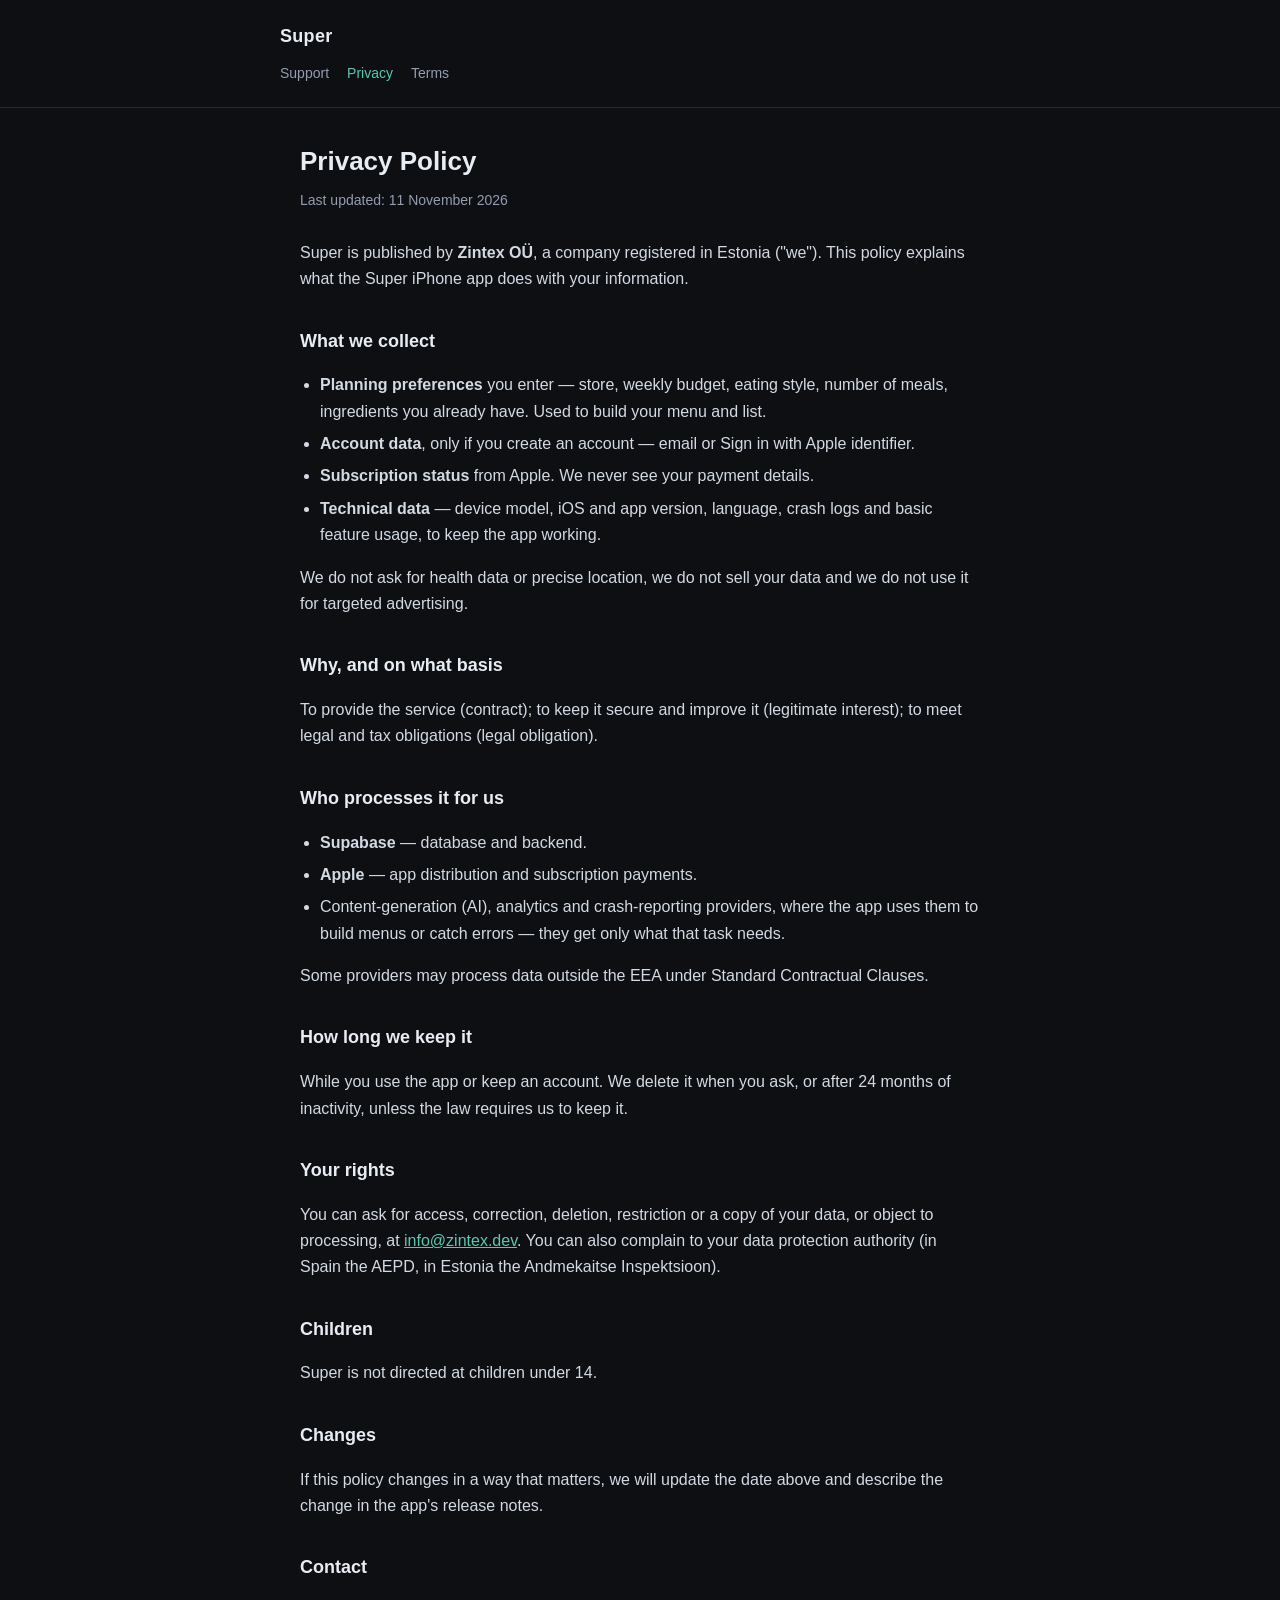
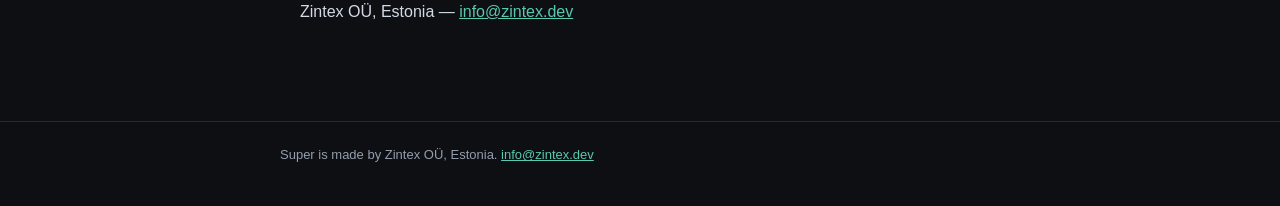
==== privacy.html @ daf54475 "Super legal" ====
<!doctype html>
<html lang="en">
<head>
<meta charset="utf-8">
<meta name="viewport" content="width=device-width, initial-scale=1">
<title>Super — Privacy Policy</title>
<link rel="stylesheet" href="style.css">
</head>
<body>
<header><div class="in">
  <a class="brand" href="./">Super</a>
  <nav>
    <a href="./">Support</a>
    <a href="privacy.html" aria-current="page">Privacy</a>
    <a href="terms.html">Terms</a>
  </nav>
</div></header>

<main>
  <h1>Privacy Policy</h1>
  <p class="updated">Last updated: 11 November 2026</p>

  <p>Super is published by <strong>Zintex OÜ</strong>, a company registered in Estonia
  ("we"). This policy explains what the Super iPhone app does with your information.</p>

  <h2>What we collect</h2>
  <ul>
    <li><strong>Planning preferences</strong> you enter — store, weekly budget, eating style,
    number of meals, ingredients you already have. Used to build your menu and list.</li>
    <li><strong>Account data</strong>, only if you create an account — email or Sign in with Apple identifier.</li>
    <li><strong>Subscription status</strong> from Apple. We never see your payment details.</li>
    <li><strong>Technical data</strong> — device model, iOS and app version, language, crash logs
    and basic feature usage, to keep the app working.</li>
  </ul>
  <p>We do not ask for health data or precise location, we do not sell your data and we do not use it for targeted advertising.</p>

  <h2>Why, and on what basis</h2>
  <p>To provide the service (contract); to keep it secure and improve it (legitimate interest);
  to meet legal and tax obligations (legal obligation).</p>

  <h2>Who processes it for us</h2>
  <ul>
    <li><strong>Supabase</strong> — database and backend.</li>
    <li><strong>Apple</strong> — app distribution and subscription payments.</li>
    <li>Content-generation (AI), analytics and crash-reporting providers, where the app uses
    them to build menus or catch errors — they get only what that task needs.</li>
  </ul>
  <p>Some providers may process data outside the EEA under Standard Contractual Clauses.</p>

  <h2>How long we keep it</h2>
  <p>While you use the app or keep an account. We delete it when you ask, or after
  24 months of inactivity, unless the law requires us to keep it.</p>

  <h2>Your rights</h2>
  <p>You can ask for access, correction, deletion, restriction or a copy of your data, or object
  to processing, at <a href="mailto:info@zintex.dev">info@zintex.dev</a>. You can also complain to your
  data protection authority (in Spain the AEPD, in Estonia the Andmekaitse Inspektsioon).</p>

  <h2>Children</h2>
  <p>Super is not directed at children under 14.</p>

  <h2>Changes</h2>
  <p>If this policy changes in a way that matters, we will update the date above and
  describe the change in the app's release notes.</p>

  <h2>Contact</h2>
  <p>Zintex OÜ, Estonia — <a href="mailto:info@zintex.dev">info@zintex.dev</a></p>
</main>

<footer><div class="in">
  Super is made by Zintex OÜ, Estonia. <a href="mailto:info@zintex.dev">info@zintex.dev</a>
</div></footer>
</body>
</html>
---- style.css ----
:root {
  --bg: #0d0f13;
  --panel: #151a21;
  --line: #232a34;
  --text: #e8edf4;
  --dim: #939dad;
  --accent: #5ac8b0;
}
* { box-sizing: border-box; }
body {
  margin: 0;
  background: var(--bg);
  color: var(--text);
  font: 16px/1.65 -apple-system, BlinkMacSystemFont, "Segoe UI", Roboto, Helvetica, Arial, sans-serif;
}
header {
  border-bottom: 1px solid var(--line);
  padding: 22px 20px;
}
header .in, main { max-width: 720px; margin: 0 auto; }
main { padding: 32px 20px 80px; }
.brand { font-size: 18px; font-weight: 700; letter-spacing: .3px; color: var(--text); text-decoration: none; }
nav { margin-top: 10px; display: flex; gap: 18px; flex-wrap: wrap; }
nav a { color: var(--dim); text-decoration: none; font-size: 14px; }
nav a:hover, nav a[aria-current] { color: var(--accent); }
h1 { font-size: 26px; margin: 0 0 6px; }
h2 { font-size: 18px; margin: 34px 0 10px; }
.updated { color: var(--dim); font-size: 14px; margin: 0 0 28px; }
p, li { color: #d3dae4; }
ul { padding-left: 20px; }
li { margin: 6px 0; }
a { color: var(--accent); }
.card {
  background: var(--panel);
  border: 1px solid var(--line);
  border-radius: 12px;
  padding: 16px 18px;
  margin: 22px 0;
}
.card p:first-child { margin-top: 0; }
.card p:last-child { margin-bottom: 0; }
footer {
  border-top: 1px solid var(--line);
  color: var(--dim);
  font-size: 13px;
  padding: 22px 20px 40px;
}
footer .in { max-width: 720px; margin: 0 auto; }
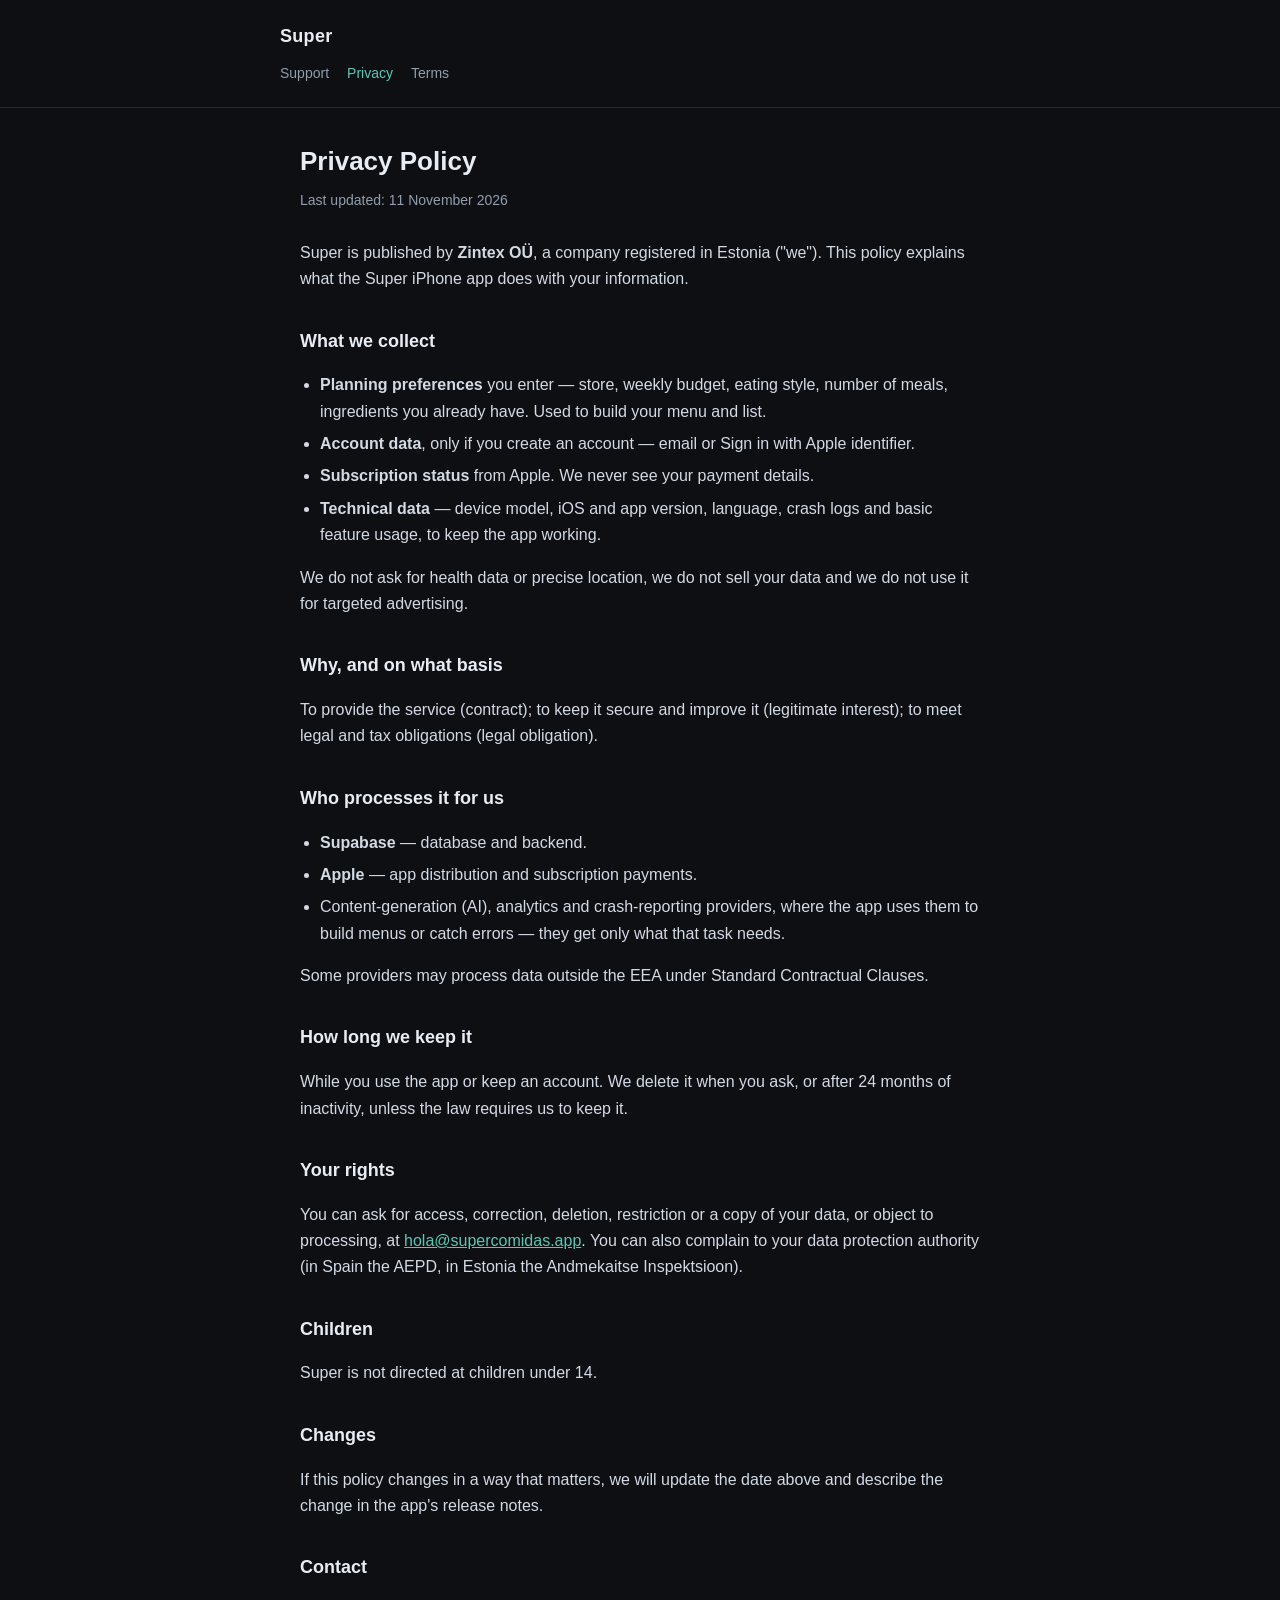
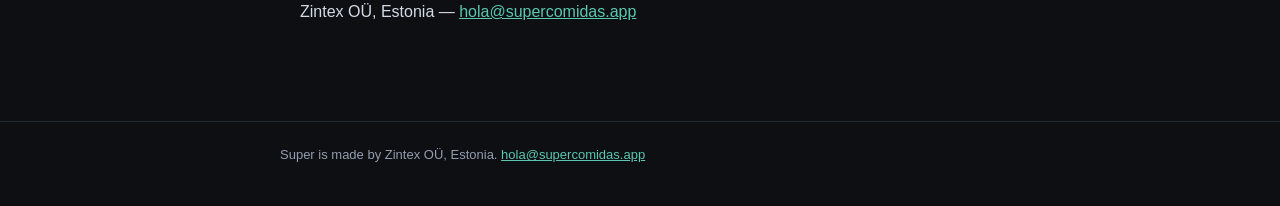
==== commit ab752eaf: "Use Super email" ====
--- a/privacy.html
+++ b/privacy.html
@@ -53,7 +53,7 @@
 
   <h2>Your rights</h2>
   <p>You can ask for access, correction, deletion, restriction or a copy of your data, or object
-  to processing, at <a href="mailto:info@zintex.dev">info@zintex.dev</a>. You can also complain to your
+  to processing, at <a href="mailto:hola@supercomidas.app">hola@supercomidas.app</a>. You can also complain to your
   data protection authority (in Spain the AEPD, in Estonia the Andmekaitse Inspektsioon).</p>
 
   <h2>Children</h2>
@@ -64,11 +64,11 @@
   describe the change in the app's release notes.</p>
 
   <h2>Contact</h2>
-  <p>Zintex OÜ, Estonia — <a href="mailto:info@zintex.dev">info@zintex.dev</a></p>
+  <p>Zintex OÜ, Estonia — <a href="mailto:hola@supercomidas.app">hola@supercomidas.app</a></p>
 </main>
 
 <footer><div class="in">
-  Super is made by Zintex OÜ, Estonia. <a href="mailto:info@zintex.dev">info@zintex.dev</a>
+  Super is made by Zintex OÜ, Estonia. <a href="mailto:hola@supercomidas.app">hola@supercomidas.app</a>
 </div></footer>
 </body>
 </html>
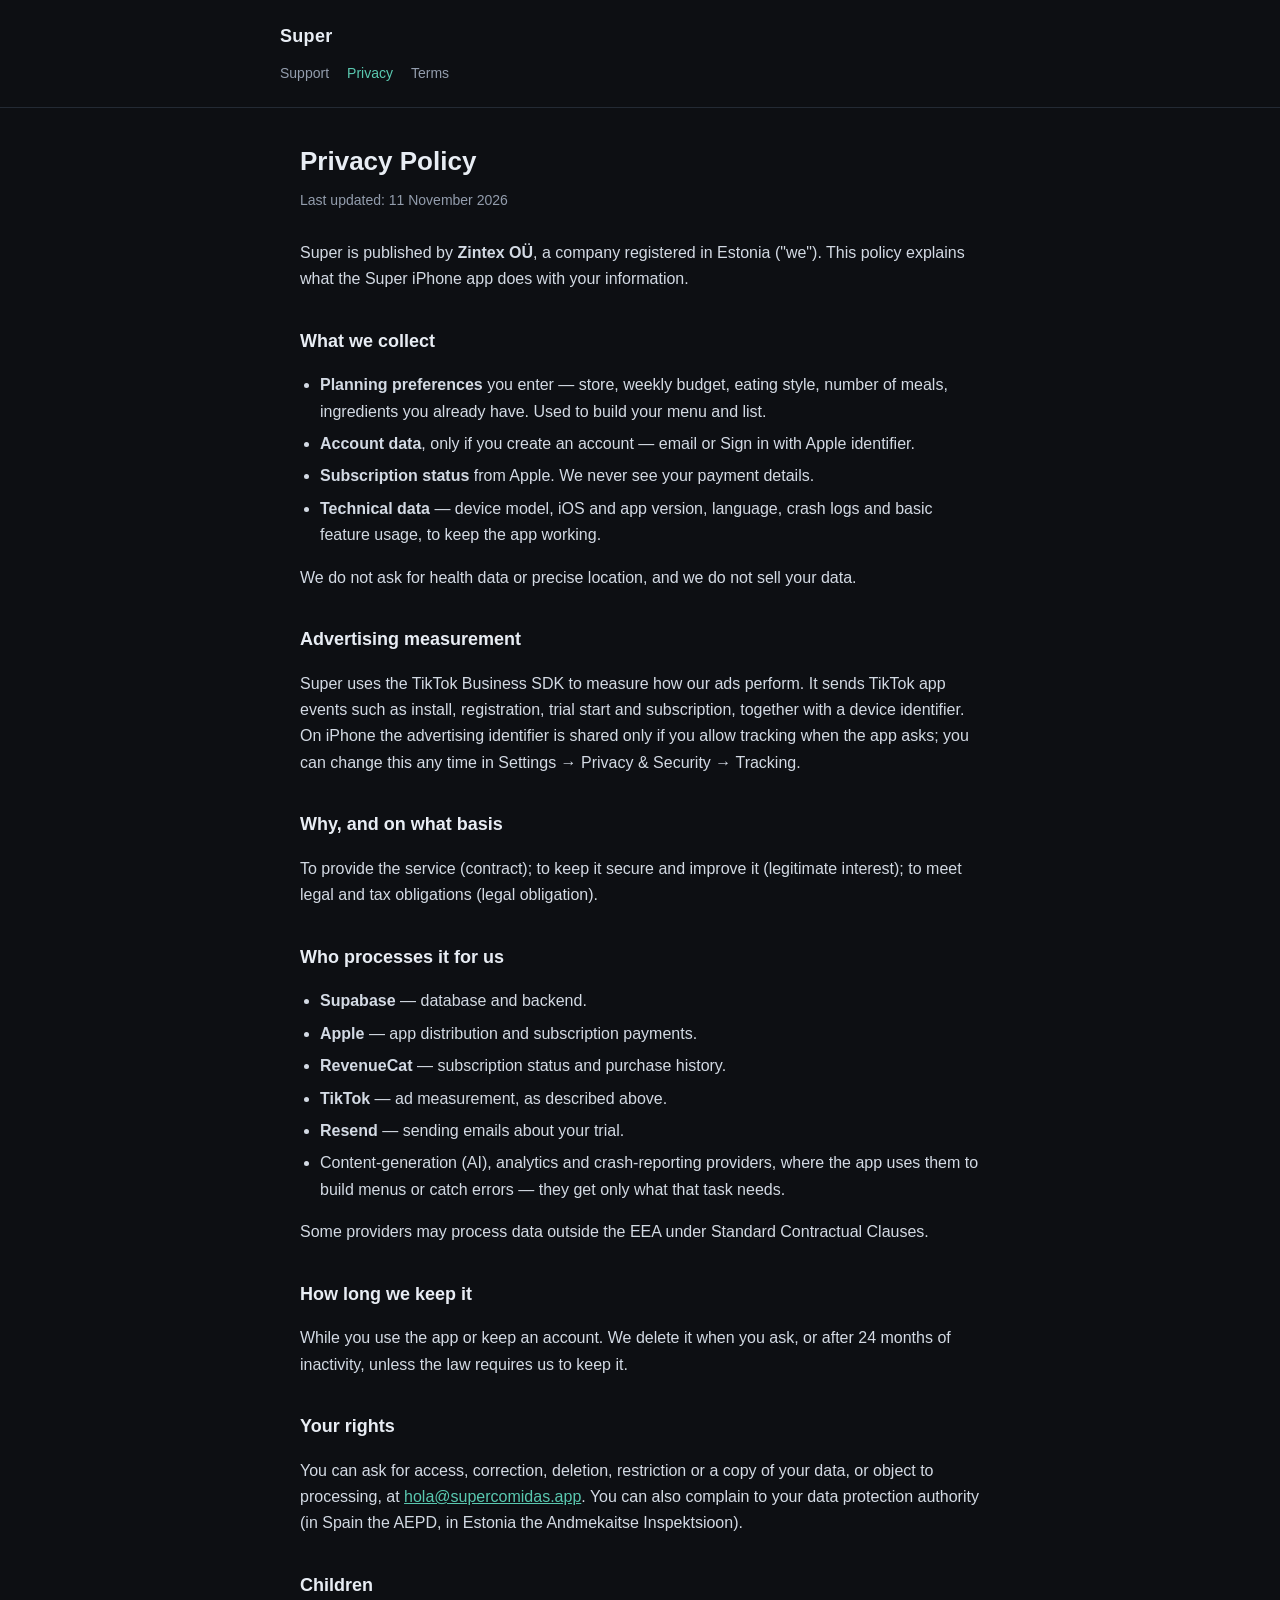
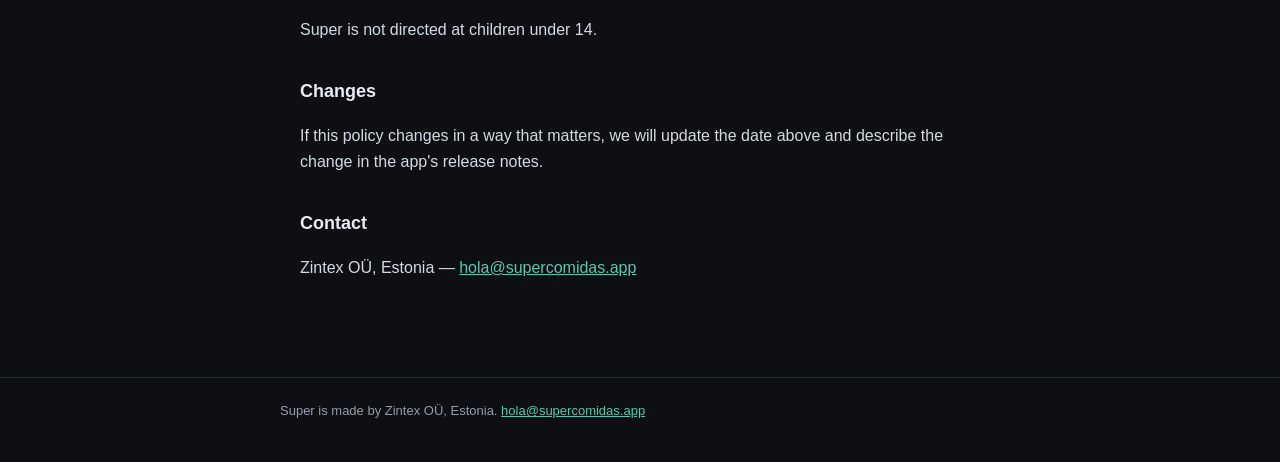
==== commit 2f47a0cb: "Privacy: disclose ad measurement and processors" ====
--- a/privacy.html
+++ b/privacy.html
@@ -32,7 +32,13 @@
     <li><strong>Technical data</strong> — device model, iOS and app version, language, crash logs
     and basic feature usage, to keep the app working.</li>
   </ul>
-  <p>We do not ask for health data or precise location, we do not sell your data and we do not use it for targeted advertising.</p>
+  <p>We do not ask for health data or precise location, and we do not sell your data.</p>
+
+  <h2>Advertising measurement</h2>
+  <p>Super uses the TikTok Business SDK to measure how our ads perform. It sends TikTok app
+  events such as install, registration, trial start and subscription, together with a device
+  identifier. On iPhone the advertising identifier is shared only if you allow tracking when
+  the app asks; you can change this any time in Settings → Privacy &amp; Security → Tracking.</p>
 
   <h2>Why, and on what basis</h2>
   <p>To provide the service (contract); to keep it secure and improve it (legitimate interest);
@@ -42,6 +48,9 @@
   <ul>
     <li><strong>Supabase</strong> — database and backend.</li>
     <li><strong>Apple</strong> — app distribution and subscription payments.</li>
+    <li><strong>RevenueCat</strong> — subscription status and purchase history.</li>
+    <li><strong>TikTok</strong> — ad measurement, as described above.</li>
+    <li><strong>Resend</strong> — sending emails about your trial.</li>
     <li>Content-generation (AI), analytics and crash-reporting providers, where the app uses
     them to build menus or catch errors — they get only what that task needs.</li>
   </ul>
